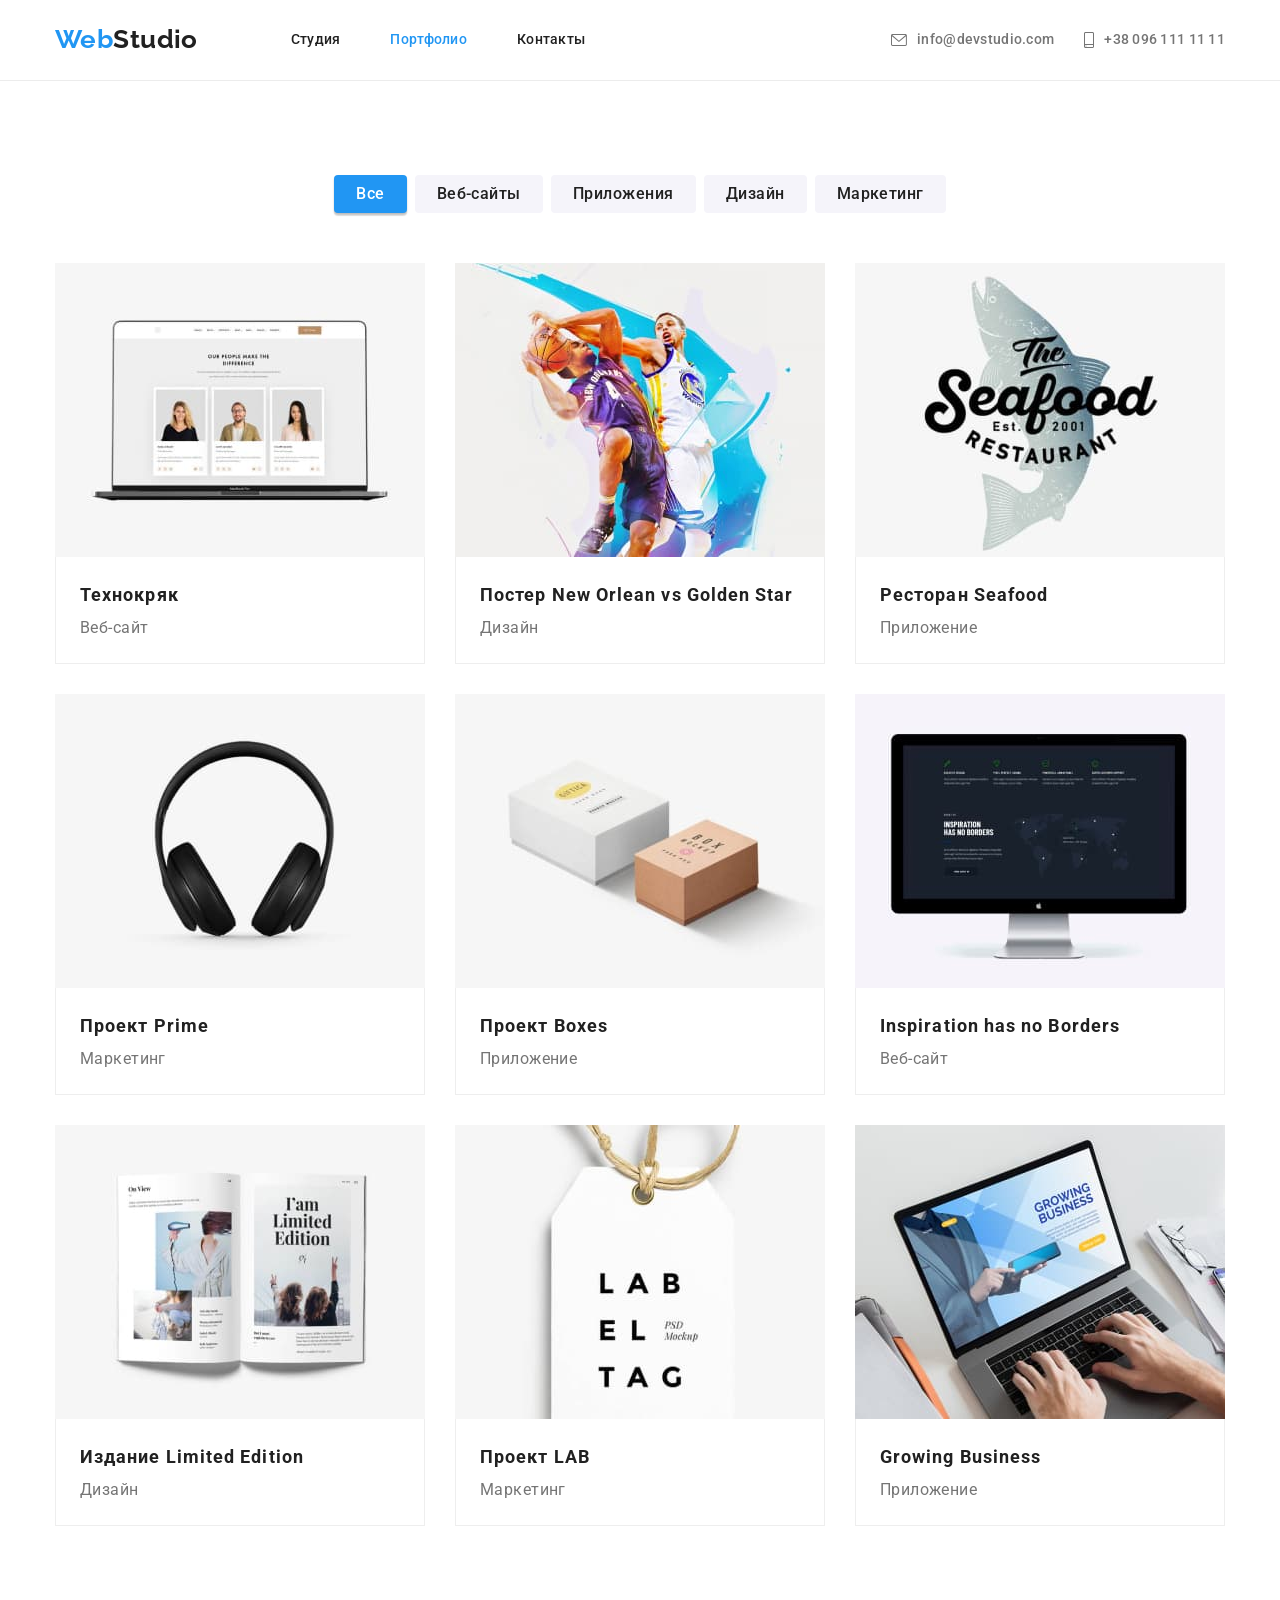
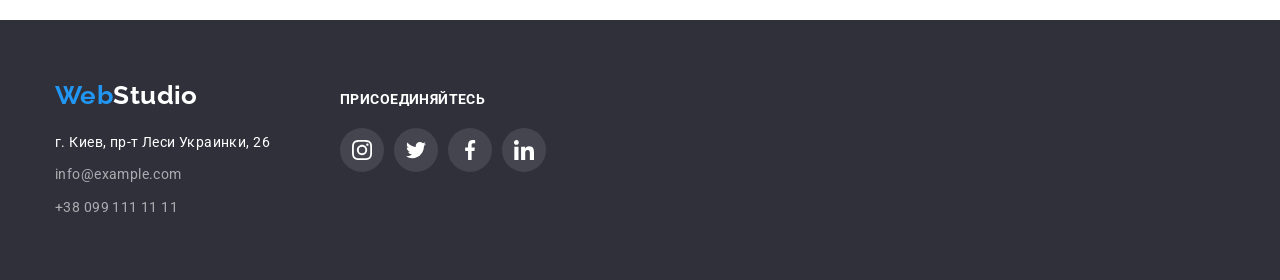
==== portfolio.html @ 0f377e13 "Добавляет файлы ДЗ4" ====
<!DOCTYPE html>
<html lang="ru">
  <head>
    <meta charset="UTF-8" />
    <meta http-equiv="X-UA-Compatible" content="IE=edge" />
    <meta name="viewport" content="width=device-width, initial-scale=1.0" />
    <title lang="en">WebStudio</title>
    <!-- Google Fonts -->
    <link rel="preconnect" href="https://fonts.googleapis.com" />
    <link rel="preconnect" href="https://fonts.gstatic.com" crossorigin />
    <link
      href="https://fonts.googleapis.com/css2?family=Raleway:wght@700&family=Roboto:wght@400;500;700;900&display=swap"
      rel="stylesheet"
    />
    <!-- modern-normalize -->
    <link
      rel="stylesheet"
      href="https://cdnjs.cloudflare.com/ajax/libs/modern-normalize/1.0.0/modern-normalize.min.css"
    />
    <!-- Мои стили -->
    <link rel="stylesheet" href="./css/styles.css" />
  </head>

  <body>
    <!-- Хэдер -->
    <header class="header">
      <div class="container">
        <nav class="nav page-nav">
          <a href="./index.html" lang="en" class="nav-logo link"
            ><span class="accent">Web</span>Studio</a
          >
          <ul class="list nav-list">
            <li class="nav-item">
              <a href="./index.html" class="nav-link link">Студия</a>
            </li>
            <li class="nav-item">
              <a href="./portfolio.html" class="nav-link current link">Портфолио</a>
            </li>
            <li class="nav-item"><a href="" class="nav-link link">Контакты</a></li>
          </ul>
        </nav>
        <ul class="list contact-list">
          <li class="contact-item">
            <a href="mailto:info@devstudio.com" class="contact-link link">
              <svg class="header-icon" width="16" height="12">
                <use href="./images/icons.svg#envelope"></use>
              </svg>
              info@devstudio.com
            </a>
          </li>
          <li class="contact-item">
            <a href="tel:+380961111111" class="contact-link link">
              <svg class="header-icon" width="10" height="16">
                <use href="./images/icons.svg#smartphone"></use>
              </svg>
              +38 096 111 11 11
            </a>
          </li>
        </ul>
      </div>
    </header>

    <main>
      <!-- Секция Портфолио -->
      <section class="section">
        <div class="container">
          <h1 class="visually-hidden">Портфолио</h1>

          <!-- Фильтры Портфолио -->
          <ul class="list filter-list">
            <li class="filter-item">
              <button type="button" class="filter-button filter-active">Все</button>
            </li>

            <li class="filter-item">
              <button type="button" class="filter-button">Веб-сайты</button>
            </li>

            <li class="filter-item">
              <button type="button" class="filter-button">Приложения</button>
            </li>

            <li class="filter-item"><button type="button" class="filter-button">Дизайн</button></li>
            <li class="filter-item">
              <button type="button" class="filter-button">Маркетинг</button>
            </li>
          </ul>

          <!-- Портфолио -->
          <ul class="list portfolio-list">
            <li class="portfolio-item">
              <a href="" class="portfolio-link link">
                <img
                  src="./images/portfolio-1.jpg"
                  alt="отображение веб-сайта на экране ноутбука"
                  width="370"
                />
                <div class="portfolio-card">
                  <h2 class="portfolio-subtitle">Технокряк</h2>
                  <p class="filter-name">Веб-сайт</p>
                </div>
              </a>
            </li>

            <li class="portfolio-item">
              <a href="" class="portfolio-link link">
                <img
                  src="./images/portfolio-2.jpg"
                  alt="два баскетболиста играют с мячом"
                  width="370"
                />
                <div class="portfolio-card">
                  <h2 class="portfolio-subtitle">
                    Постер <span lang="en">New Orlean vs Golden Star</span>
                  </h2>
                  <p class="filter-name">Дизайн</p>
                </div>
              </a>
            </li>

            <li class="portfolio-item">
              <a href="" class="portfolio-link link">
                <img
                  src="./images/portfolio-3.jpg"
                  alt="буквенный логотип ресторана на фоне рыбы"
                  width="370"
                />
                <div class="portfolio-card">
                  <h2 class="portfolio-subtitle">Ресторан <span lang="en">Seafood</span></h2>
                  <p class="filter-name">Приложение</p>
                </div>
              </a>
            </li>

            <li class="portfolio-item">
              <a href="" class="portfolio-link link">
                <img src="./images/portfolio-4.jpg" alt="наушники" width="370" />
                <div class="portfolio-card">
                  <h2 class="portfolio-subtitle">Проект <span lang="en">Prime</span></h2>
                  <p class="filter-name">Маркетинг</p>
                </div>
              </a>
            </li>

            <li class="portfolio-item">
              <a href="" class="link">
                <img
                  src="./images/portfolio-5.jpg"
                  alt="две коробки белая и крафтовая"
                  width="370"
                />
                <div class="portfolio-card">
                  <h2 class="portfolio-subtitle">Проект <span lang="en">Boxes</span></h2>
                  <p class="filter-name">Приложение</p>
                </div>
              </a>
            </li>

            <li class="portfolio-item">
              <a href="" class="portfolio-link link">
                <img
                  src="./images/portfolio-6.jpg"
                  alt="отображение сайта на мониторе компьютера"
                  width="370"
                />
                <div class="portfolio-card">
                  <h2 class="portfolio-subtitle" lang="en">Inspiration has no Borders</h2>
                  <p class="filter-name">Веб-сайт</p>
                </div>
              </a>
            </li>

            <li class="portfolio-item">
              <a href="" class="portfolio-link link">
                <img src="./images/portfolio-7.jpg" alt="открытый журнал" width="370" />
                <div class="portfolio-card">
                  <h2 class="portfolio-subtitle">Издание <span lang="en">Limited Edition</span></h2>
                  <p class="filter-name">Дизайн</p>
                </div>
              </a>
            </li>

            <li class="portfolio-item">
              <a href="" class="portfolio-link link">
                <img
                  src="./images/portfolio-8.jpg"
                  alt="белая бирка на веревке из шпагата"
                  width="370"
                />
                <div class="portfolio-card">
                  <h2 class="portfolio-subtitle">Проект <span lang="en">LAB</span></h2>
                  <p class="filter-name">Маркетинг</p>
                </div>
              </a>
            </li>

            <li class="portfolio-item">
              <a href="" class="portfolio-link link">
                <img
                  src="./images/portfolio-9.jpg"
                  alt="человек работает за ноутбуком"
                  width="370"
                />
                <div class="portfolio-card">
                  <h2 class="portfolio-subtitle" lang="en">Growing Business</h2>
                  <p class="filter-name">Приложение</p>
                </div>
              </a>
            </li>
          </ul>
        </div>
      </section>
    </main>

    <!-- Футер -->
    <footer class="footer">
      <div class="container footer-container">
        <div class="footer-left">
          <a class="footer-logo link" href="./index.html" lang="en">
            <span class="accent">Web</span>Studio</a
          >
          <address class="link">
            <ul class="list footer-list">
              <li class="footer-item">
                <a
                  class="footer-link link"
                  href="https://goo.gl/maps/JsHpxsJ47qESHzWFA"
                  target="_blank"
                  rel="noopener noreferrer"
                >
                  г. Киев, пр-т Леси Украинки, 26</a
                >
              </li>
              <li class="footer-item">
                <a class="footer-link alfa link" href="mailto:info@example.com">info@example.com</a>
              </li>
              <li class="footer-item">
                <a class="footer-link alfa link" href="tel:+380991111111">+38 099 111 11 11</a>
              </li>
            </ul>
          </address>
        </div>
        <section class="footer-center">
          <h2 class="join-title">присоединяйтесь</h2>
          <div class="footer-social-icons">
            <ul class="footer-icons-list list">
              <li class="footer-icon-item">
                <a href="" class="link footer-icon-link" target="_blank" rel="noopener noreferrer">
                  <svg class="footer-icon" width="20" height="20">
                    <use href="images/icons.svg#instagram"></use>
                  </svg>
                </a>
              </li>
              <li class="footer-icon-item">
                <a href="" class="link footer-icon-link" target="_blank" rel="noopener noreferrer">
                  <svg class="footer-icon" width="20" height="20">
                    <use href="images/icons.svg#twitter"></use>
                  </svg>
                </a>
              </li>
              <li class="footer-icon-item">
                <a href="" class="link footer-icon-link" target="_blank" rel="noopener noreferrer">
                  <svg class="footer-icon" width="20" height="20">
                    <use href="images/icons.svg#facebook"></use>
                  </svg>
                </a>
              </li>
              <li class="footer-icon-item">
                <a href="" class="link footer-icon-link" target="_blank" rel="noopener noreferrer">
                  <svg class="footer-icon" width="20" height="20">
                    <use href="images/icons.svg#linkedin"></use>
                  </svg>
                </a>
              </li>
            </ul>
          </div>
        </section>
      </div>
    </footer>
  </body>
</html>
---- css/styles.css ----
/*------ Палитра цветов текста и фона ------*/

:root {
  --primary-text-color: #757575;
  --title-text-color: #212121;
  --primary-white-color: #ffffff;
  --secondary-white-color: rgba(255, 255, 255, 0.6);
  --accent-color: #2196f3;
  --section-bg-color: #f5f4fa;
  --icons-bg-color: #f5f4fa;
  --footer-bg-color: #2f303a;
  --header-border-color: #ececec;
  --hero-bg-color: #c4c4c4;
  --hero-button-hover-color: #188ce8;
  --card-list-gap: 15px;
  --card-border: 1px solid #eeeeee;
  --clients-border: 1px solid #afb1b8;
  --social-icon-color: #afb1b8;
  --hero-button-shadow: 0px 4px 4px 0px rgba(0, 0, 0, 0.15);
  --team-item-shadow: 0px 1px 3px rgba(0, 0, 0, 0.12), 0px 1px 1px rgba(0, 0, 0, 0.14),
    0px 2px 1px rgba(0, 0, 0, 0.2);
  --filter-button-shadow: 0px 3px 1px rgba(0, 0, 0, 0.1), 0px 1px 2px rgba(0, 0, 0, 0.08),
    0px 2px 2px rgba(0, 0, 0, 0.12);
  --portfolio-item-shadow: 0px 1px 1px rgba(0, 0, 0, 0.12), 0px 4px 4px rgba(0, 0, 0, 0.06),
    1px 4px 6px rgba(0, 0, 0, 0.16);
}

/* ---------------- Style Reset ---------------- */

p,
h1,
h2,
h3,
h4,
h5,
h6 {
  margin: 0;
}

ul,
ol {
  margin: 0;
  padding: 0;
}

button {
  cursor: pointer;
}

img {
  display: block;
  max-width: 100%;
  height: auto;
}

.list {
  list-style: none;
}

.link {
  text-decoration: none;
  font-style: normal;
}

/* ------------------ Утилиты ------------------ */

body {
  background-color: var(--primary-white-color);
  color: var(--primary-text-color);
  font-family: 'Roboto', sans-serif;
  font-weight: 400;
  font-size: 14px;
  line-height: 1.71;
  letter-spacing: 0.03em;
}

.visually-hidden {
  position: absolute;
  white-space: nowrap;
  width: 1px;
  height: 1px;
  overflow: hidden;
  border: 0;
  padding: 0;
  clip: rect(0 0 0 0);
  clip-path: inset(50%);
  margin: -1px;
}

.container {
  width: 1200px;
  padding-left: 15px;
  padding-right: 15px;
  margin-left: auto;
  margin-right: auto;
}

.section {
  padding: 94px 0;
}

.section-title {
  color: var(--title-text-color);
  font-weight: 700;
  font-size: 36px;
  line-height: 1.17;
  text-align: center;
}

.accent {
  color: var(--accent-color);
}

.nav-link.current {
  color: var(--accent-color);
}

/* ------------------ Header ------------------ */

.header {
  border-bottom: 1px solid var(--header-border-color);
}

.header > .container,
.page-nav {
  display: flex;
  align-items: center;
}

.nav-list {
  display: flex;
}

.contact-list {
  display: flex;
  margin-left: auto;
}

.nav-item:not(:last-child) {
  margin-right: 50px;
}

.contact-item:not(:last-child) {
  margin-right: 30px;
}

.nav-logo {
  padding-top: 24px;
  padding-bottom: 25px;
  margin-right: 93px;
  color: var(--title-text-color);
  font-family: Raleway, sans-serif;
  font-weight: 700;
  font-size: 26px;
  line-height: 1.19;
}

.nav-link {
  display: block;
  padding-top: 32px;
  padding-bottom: 32px;
  color: var(--title-text-color);
  font-weight: 500;
  line-height: 1.14;
  letter-spacing: 0.02em;
}

.contact-link {
  display: flex;
  align-items: center;
  padding-top: 32px;
  padding-bottom: 32px;
  color: var(--primary-text-color);
  font-weight: 500;
  line-height: 1.14;
  letter-spacing: 0.02em;
}

.header-icon {
  fill: currentColor;
  margin-right: 10px;
}

.nav-link:hover,
.nav-link:focus,
.contact-link:hover,
.contact-link:focus {
  color: var(--accent-color);
}

/* ------------------ Секция Hero ------------------ */

.section.hero {
  text-align: center;
  padding: 200px 0;
}

.container-fluid {
  min-height: 600px;
  max-width: 1600px;
  margin: 0 auto;
  background: linear-gradient(rgba(47, 48, 58, 0.4), rgba(47, 48, 58, 0.4)),
    url('../images/hero.jpg'), var(--hero-bg-color);
  background-repeat: no-repeat;
  background-position: center;
  background-size: cover;
}

.hero-title {
  width: 630px;
  margin-left: auto;
  margin-right: auto;
  margin-bottom: 30px;
  color: var(--primary-white-color);
  font-weight: 900;
  font-size: 44px;
  line-height: 1.36;
  letter-spacing: 0.06em;
  text-transform: uppercase;
}

.hero-button {
  padding: 10px 32px;
  color: var(--primary-white-color);
  background-color: var(--accent-color);
  font-family: inherit;
  font-weight: 700;
  font-size: 16px;
  line-height: 1.87;
  letter-spacing: 0.06em;
  border: none;
  border-radius: 4px;
}

.hero-button:hover,
.hero-button:focus {
  background-color: var(--hero-button-hover-color);
  box-shadow: var(--hero-button-shadow);
}

/* ---------------- Секция Features ---------------- */

.features-list {
  display: flex;
  margin: -15px;
}

.features-item {
  margin: 15px;
  width: calc((100% - 120px) / 4);
}

.features-icons {
  display: flex;
  justify-content: center;
  align-items: center;
  width: 270px;
  height: 120px;
  background: var(--icons-bg-color);
  border-radius: 4px;
  margin-bottom: 30px;
}

/* ----------- Второй вариант ------- */

/* .features-list {
  display: flex;
} */

/* если больше 4х эл-тов в списке: */
/* .features-item:not(:nth-child(4n)) {
  margin-right: 30px;
} */

/* если только 4 эл-та в списке: */
/* .features-item:not(:last-child) {
  margin-right: 30px;
} */

.features-subtitle {
  margin-bottom: 10px;
  color: var(--title-text-color);
  font-weight: 700;
  font-size: 14px;
  line-height: 1.14;
  text-transform: uppercase;
}

/* ------------------ Секция Profile ------------------ */

.profile {
  padding-top: 0;
}

.profile-title {
  margin-bottom: 50px;
}

.profile-list {
  display: flex;
}

.profile-item:not(:last-child) {
  margin-right: 30px;
}

/* ------------------ Секция Team ------------------ */

.team {
  background-color: var(--section-bg-color);
}

.team-title {
  margin-bottom: 50px;
}

.team-list {
  display: flex;
  margin: calc(-1 * var(--card-list-gap));
}

.team-card {
  padding: calc(2 * var(--card-list-gap)) 0;
}

.team-item {
  margin: var(--card-list-gap);
  width: calc(100% - (8 * var(--card-list-gap) / 4));
  background-color: var(--primary-white-color);
  box-shadow: var(--team-item-shadow);
  border-radius: 0px 0px 4px 4px;
}

.team-subtitle {
  margin-bottom: 10px;
  color: var(--title-text-color);
  font-weight: 500;
  font-size: 16px;
  line-height: 1.19;
  text-align: center;
}

.team-text {
  font-size: 16px;
  line-height: 1.19;
  text-align: center;
  margin-bottom: 16px;
}

.team-icons-list {
  display: flex;
  justify-content: center;
}

.team-icon-item + .team-icon-item {
  margin-left: 10px;
}

.team-icon-link {
  display: flex;
  width: 44px;
  height: 44px;
  border-radius: 50%;
  align-items: center;
  justify-content: center;
  color: var(--social-icon-color);
}

.team-icon {
  fill: currentColor;
}

.team-icon-link:hover,
.team-icon-link:focus {
  background-color: var(--accent-color);
  color: var(--primary-white-color);
}

/* ------ Второй вариант --------------*/

/*.team-icon-link {
  display: flex;
  width: 44px;
  height: 44px;
  border-radius: 50%;
  align-items: center;
  justify-content: center;
}

.team-icon {
  fill: var(--social-icon-color);
}

.team-icon-link:hover,
.team-icon-link:focus {
  background-color: var(--accent-color);
}

.team-icon-link:hover .team-icon,
.team-icon-link:focus .team-icon {
  fill: var(--primary-white-color);
}
*/

/* ------------------ Секция Clients ------------------ */

.section.clients {
  background-color: var(--primary-white-color);
}

.clients-title {
  margin-bottom: 50px;
}

.clients-list {
  display: flex;
  margin: calc(-1 * var(--card-list-gap));
}

.clients-item {
  margin: var(--card-list-gap);
  width: calc(100% - (12 * var(--card-list-gap) / 6));
}

.clients-link {
  display: flex;
  justify-content: center;
  align-items: center;
  width: 170px;
  height: 92px;
  border: var(--clients-border);
  border-radius: 4px;
  color: var(--social-icon-color);
}

.icon-clients {
  fill: currentColor;
}

.clients-link:hover,
.clients-link:focus {
  border-color: var(--accent-color);
  color: var(--accent-color);
}

/* ------------------ Страница Portfolio ------------------ */

/* ------------------ Фильтра ------------------ */

.filter-list {
  display: flex;
  margin-bottom: 50px;
  justify-content: center;
}

.filter-item:not(:last-child) {
  margin-right: 8px;
}

.filter-button {
  padding: 6px 22px;
  background-color: var(--section-bg-color);
  color: var(--title-text-color);
  font-family: inherit;
  font-weight: 500;
  font-size: 16px;
  line-height: 1.62;
  letter-spacing: 0.03em;
  text-align: center;
  border: none;
  border-radius: 4px;
}

.filter-button:hover,
.filter-button:focus {
  box-shadow: var(--filter-button-shadow);
  color: var(--primary-white-color);
  background-color: var(--accent-color);
}

.filter-button.filter-active {
  box-shadow: var(--filter-button-shadow);
  color: var(--primary-white-color);
  background-color: var(--accent-color);
}

/* ------------------ Портфолио ------------------ */

.portfolio-list {
  display: flex;
  flex-wrap: wrap;
  margin: calc(-1 * var(--card-list-gap));
}

.portfolio-item {
  margin: var(--card-list-gap);
  flex-basis: calc(100% / 3 - 2 * var(--card-list-gap));
  flex-basis: calc((100% - 90px) / 3);
}

.portfolio-link {
  display: block;
}

.portfolio-link:hover,
.portfolio-link:focus {
  box-shadow: var(--portfolio-item-shadow);
}

.portfolio-subtitle {
  color: var(--title-text-color);
  font-weight: 700;
  font-size: 18px;
  line-height: 2;
  letter-spacing: 0.06em;
}

.portfolio-card {
  padding: 20px 24px;
  border: var(--card-border);
  border-top: 0;
}

.filter-name {
  color: var(--primary-text-color);
  font-size: 16px;
  line-height: 1.87;
}

/* ------------------ Footer ------------------ */

.footer {
  padding: 60px 0;
  background-color: var(--footer-bg-color);
}

.footer-container {
  display: flex;
  align-items: baseline;
}

.footer-left {
  margin-right: 70px;
}
.footer-center {
  display: block;
}

.footer-social-icons {
  display: flex;
}

.footer-logo {
  display: inline-block;
  padding-bottom: 20px;
  color: var(--primary-white-color);
  font-family: Raleway, sans-serif;
  font-weight: 700;
  font-size: 26px;
  line-height: 1.19;
}

.footer-item:not(:last-child) {
  margin-bottom: 9px;
}

.footer-link {
  color: var(--primary-white-color);
}

.footer-link:hover,
.footer-link:focus {
  color: var(--secondary-white-color);
}

.footer-link.alfa {
  color: var(--secondary-white-color);
}

.footer-link.alfa:hover,
.footer-link.alfa:focus {
  color: var(--primary-white-color);
}

.join-title {
  display: block;
  font-size: inherit;
  font-weight: 700;
  line-height: 1.14;
  text-transform: uppercase;
  color: var(--primary-white-color);
  margin-bottom: 20px;
}

.footer-icons-list {
  display: flex;
}

.footer-icon-link {
  display: flex;
  width: 44px;
  height: 44px;
  background: rgba(255, 255, 255, 0.1);
  border-radius: 50%;
  align-items: center;
  justify-content: center;
  color: var(--primary-white-color);
}

.footer-icon-item:not(:last-child) {
  margin-right: 10px;
}

.footer-icon {
  fill: currentColor;
}

.footer-icon-link:hover,
.footer-icon-link:focus {
  background-color: var(--accent-color);
}
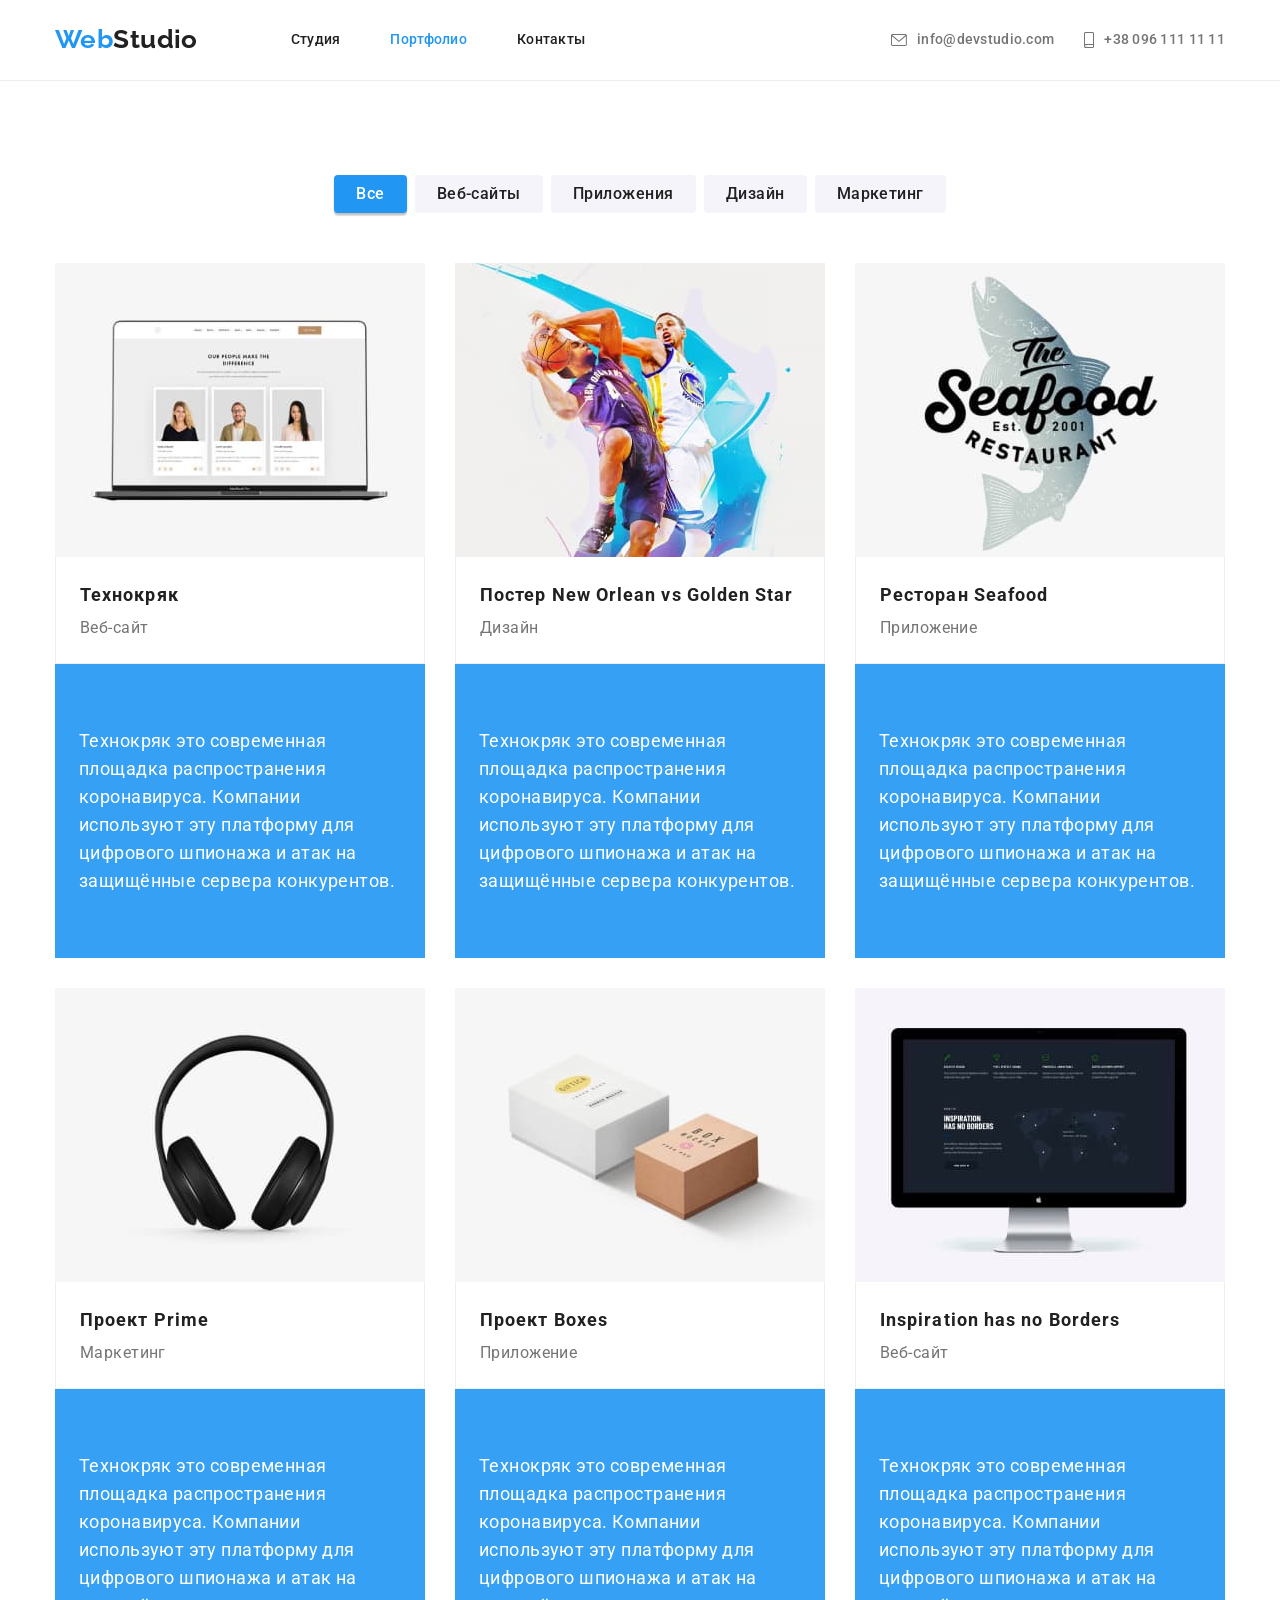
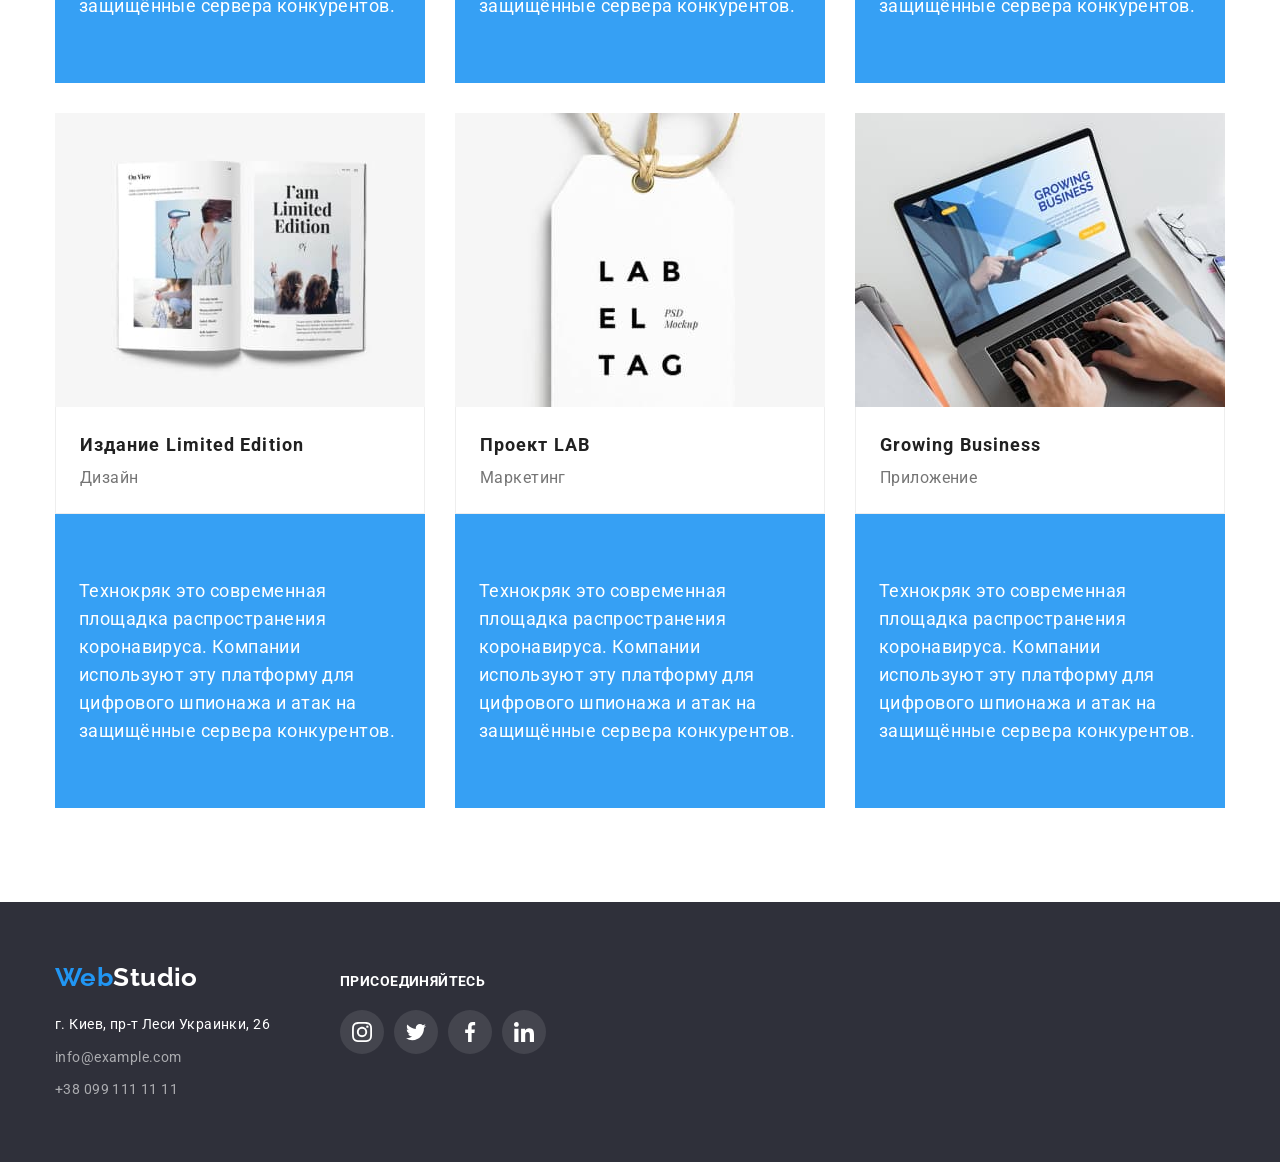
==== commit 3462eddb: "Добавляет разметку, переходы, позиционирование Осталось: подчёркивание ссылки текущей страницы, аним" ====
--- a/portfolio.html
+++ b/portfolio.html
@@ -99,6 +99,11 @@
                   <h2 class="portfolio-subtitle">Технокряк</h2>
                   <p class="filter-name">Веб-сайт</p>
                 </div>
+                <p class="portfolio-overlay">
+                  Технокряк это современная площадка распространения коронавируса. Компании
+                  используют эту платформу для цифрового шпионажа и атак на защищённые сервера
+                  конкурентов.
+                </p>
               </a>
             </li>
 
@@ -115,6 +120,11 @@
                   </h2>
                   <p class="filter-name">Дизайн</p>
                 </div>
+                <p class="portfolio-overlay">
+                  Технокряк это современная площадка распространения коронавируса. Компании
+                  используют эту платформу для цифрового шпионажа и атак на защищённые сервера
+                  конкурентов.
+                </p>
               </a>
             </li>
 
@@ -129,6 +139,11 @@
                   <h2 class="portfolio-subtitle">Ресторан <span lang="en">Seafood</span></h2>
                   <p class="filter-name">Приложение</p>
                 </div>
+                <p class="portfolio-overlay">
+                  Технокряк это современная площадка распространения коронавируса. Компании
+                  используют эту платформу для цифрового шпионажа и атак на защищённые сервера
+                  конкурентов.
+                </p>
               </a>
             </li>
 
@@ -139,6 +154,11 @@
                   <h2 class="portfolio-subtitle">Проект <span lang="en">Prime</span></h2>
                   <p class="filter-name">Маркетинг</p>
                 </div>
+                <p class="portfolio-overlay">
+                  Технокряк это современная площадка распространения коронавируса. Компании
+                  используют эту платформу для цифрового шпионажа и атак на защищённые сервера
+                  конкурентов.
+                </p>
               </a>
             </li>
 
@@ -153,6 +173,11 @@
                   <h2 class="portfolio-subtitle">Проект <span lang="en">Boxes</span></h2>
                   <p class="filter-name">Приложение</p>
                 </div>
+                <p class="portfolio-overlay">
+                  Технокряк это современная площадка распространения коронавируса. Компании
+                  используют эту платформу для цифрового шпионажа и атак на защищённые сервера
+                  конкурентов.
+                </p>
               </a>
             </li>
 
@@ -167,6 +192,11 @@
                   <h2 class="portfolio-subtitle" lang="en">Inspiration has no Borders</h2>
                   <p class="filter-name">Веб-сайт</p>
                 </div>
+                <p class="portfolio-overlay">
+                  Технокряк это современная площадка распространения коронавируса. Компании
+                  используют эту платформу для цифрового шпионажа и атак на защищённые сервера
+                  конкурентов.
+                </p>
               </a>
             </li>
 
@@ -177,6 +207,11 @@
                   <h2 class="portfolio-subtitle">Издание <span lang="en">Limited Edition</span></h2>
                   <p class="filter-name">Дизайн</p>
                 </div>
+                <p class="portfolio-overlay">
+                  Технокряк это современная площадка распространения коронавируса. Компании
+                  используют эту платформу для цифрового шпионажа и атак на защищённые сервера
+                  конкурентов.
+                </p>
               </a>
             </li>
 
@@ -191,6 +226,11 @@
                   <h2 class="portfolio-subtitle">Проект <span lang="en">LAB</span></h2>
                   <p class="filter-name">Маркетинг</p>
                 </div>
+                <p class="portfolio-overlay">
+                  Технокряк это современная площадка распространения коронавируса. Компании
+                  используют эту платформу для цифрового шпионажа и атак на защищённые сервера
+                  конкурентов.
+                </p>
               </a>
             </li>
 
@@ -205,6 +245,11 @@
                   <h2 class="portfolio-subtitle" lang="en">Growing Business</h2>
                   <p class="filter-name">Приложение</p>
                 </div>
+                <p class="portfolio-overlay">
+                  Технокряк это современная площадка распространения коронавируса. Компании
+                  используют эту платформу для цифрового шпионажа и атак на защищённые сервера
+                  конкурентов.
+                </p>
               </a>
             </li>
           </ul>
--- a/css/styles.css
+++ b/css/styles.css
@@ -163,6 +163,7 @@
   font-weight: 500;
   line-height: 1.14;
   letter-spacing: 0.02em;
+  transition: color 250ms cubic-bezier(0.4, 0, 0.2, 1);
 }
 
 .contact-link {
@@ -174,6 +175,7 @@
   font-weight: 500;
   line-height: 1.14;
   letter-spacing: 0.02em;
+  transition: color 250ms cubic-bezier(0.4, 0, 0.2, 1);
 }
 
 .header-icon {
@@ -230,6 +232,8 @@
   letter-spacing: 0.06em;
   border: none;
   border-radius: 4px;
+  transition: background-color 250ms cubic-bezier(0.4, 0, 0.2, 1),
+    box-shadow 250ms cubic-bezier(0.4, 0, 0.2, 1);
 }
 
 .hero-button:hover,
@@ -237,6 +241,45 @@
   background-color: var(--hero-button-hover-color);
   box-shadow: var(--hero-button-shadow);
 }
+
+/* ---------------- Модальное окно ------------------ */
+
+.backdrop {
+  position: fixed;
+  top: 0;
+  left: 0;
+  width: 100%;
+  height: 100%;
+  background-color: rgba(0, 0, 0, 0.2);
+  opacity: 1;
+  visibility: visible;
+  transition: opacity 250ms cubic-bezier(0.4, 0, 0.2, 1),
+    visibility 250ms cubic-bezier(0.4, 0, 0.2, 1);
+}
+
+.backdrop.is-hidden {
+  visibility: hidden;
+  opacity: 0;
+  pointer-events: none;
+}
+
+.modal {
+  position: absolute;
+  top: 50%;
+  left: 50%;
+  width: 528px;
+  height: 581px;
+  transform: translate(-50%, -50%);
+  /* Или можно так, но это не гибко:
+  margin-left: calc(-1 * (528px / 2));
+  margin-top: calc(-1 * (581px / 2)); */
+  background-color: var(--primary-white-color);
+  box-shadow: 0px 1px 3px rgba(0, 0, 0, 0.12), 0px 1px 1px rgba(0, 0, 0, 0.14),
+    0px 2px 1px rgba(0, 0, 0, 0.2);
+  border-radius: 4px;
+}
+
+/* «D5» Выполнена разметка и оформление кнопки закрытия модального окна в верхнем правом углу. */
 
 /* ---------------- Секция Features ---------------- */
 
@@ -304,6 +347,18 @@
   margin-right: 30px;
 }
 
+.profile-item-subtitle {
+  font-weight: 700;
+  line-height: 1.14;
+  text-transform: uppercase;
+  text-align: center;
+  color: var(--primary-white-color);
+  background-color: rgba(47, 48, 58, 0.8);
+  padding: 27px 82px;
+  position: relative;
+  transform: translateY(-100%);
+}
+
 /* ------------------ Секция Team ------------------ */
 
 .team {
@@ -364,6 +419,8 @@
   align-items: center;
   justify-content: center;
   color: var(--social-icon-color);
+  transition: background-color 250ms cubic-bezier(0.4, 0, 0.2, 1),
+    color 250ms cubic-bezier(0.4, 0, 0.2, 1);
 }
 
 .team-icon {
@@ -385,10 +442,12 @@
   border-radius: 50%;
   align-items: center;
   justify-content: center;
+  transition: background-color 250ms cubic-bezier(0.4, 0, 0.2, 1);
 }
 
 .team-icon {
   fill: var(--social-icon-color);
+  transition: fill 250ms cubic-bezier(0.4, 0, 0.2, 1);
 }
 
 .team-icon-link:hover,
@@ -431,6 +490,8 @@
   border: var(--clients-border);
   border-radius: 4px;
   color: var(--social-icon-color);
+  transition: border-color 250ms cubic-bezier(0.4, 0, 0.2, 1),
+    color 250ms cubic-bezier(0.4, 0, 0.2, 1);
 }
 
 .icon-clients {
@@ -469,6 +530,8 @@
   text-align: center;
   border: none;
   border-radius: 4px;
+  transition: box-shadow 250ms cubic-bezier(0.4, 0, 0.2, 1),
+    color 250ms cubic-bezier(0.4, 0, 0.2, 1), background-color 250ms cubic-bezier(0.4, 0, 0.2, 1);
 }
 
 .filter-button:hover,
@@ -500,6 +563,7 @@
 
 .portfolio-link {
   display: block;
+  transition: box-shadow 250ms cubic-bezier(0.4, 0, 0.2, 1);
 }
 
 .portfolio-link:hover,
@@ -527,6 +591,17 @@
   line-height: 1.87;
 }
 
+.portfolio-overlay {
+  display: block;
+  width: 370px;
+  height: 294px;
+  font-size: 18px;
+  line-height: 1.56;
+  color: var(--primary-white-color);
+  background-color: rgba(33, 150, 243, 0.9);
+  padding: 63px 24px;
+}
+
 /* ------------------ Footer ------------------ */
 
 .footer {
@@ -566,6 +641,7 @@
 
 .footer-link {
   color: var(--primary-white-color);
+  transition: color 250ms cubic-bezier(0.4, 0, 0.2, 1);
 }
 
 .footer-link:hover,
@@ -605,6 +681,7 @@
   align-items: center;
   justify-content: center;
   color: var(--primary-white-color);
+  transition: background-color 250ms cubic-bezier(0.4, 0, 0.2, 1);
 }
 
 .footer-icon-item:not(:last-child) {
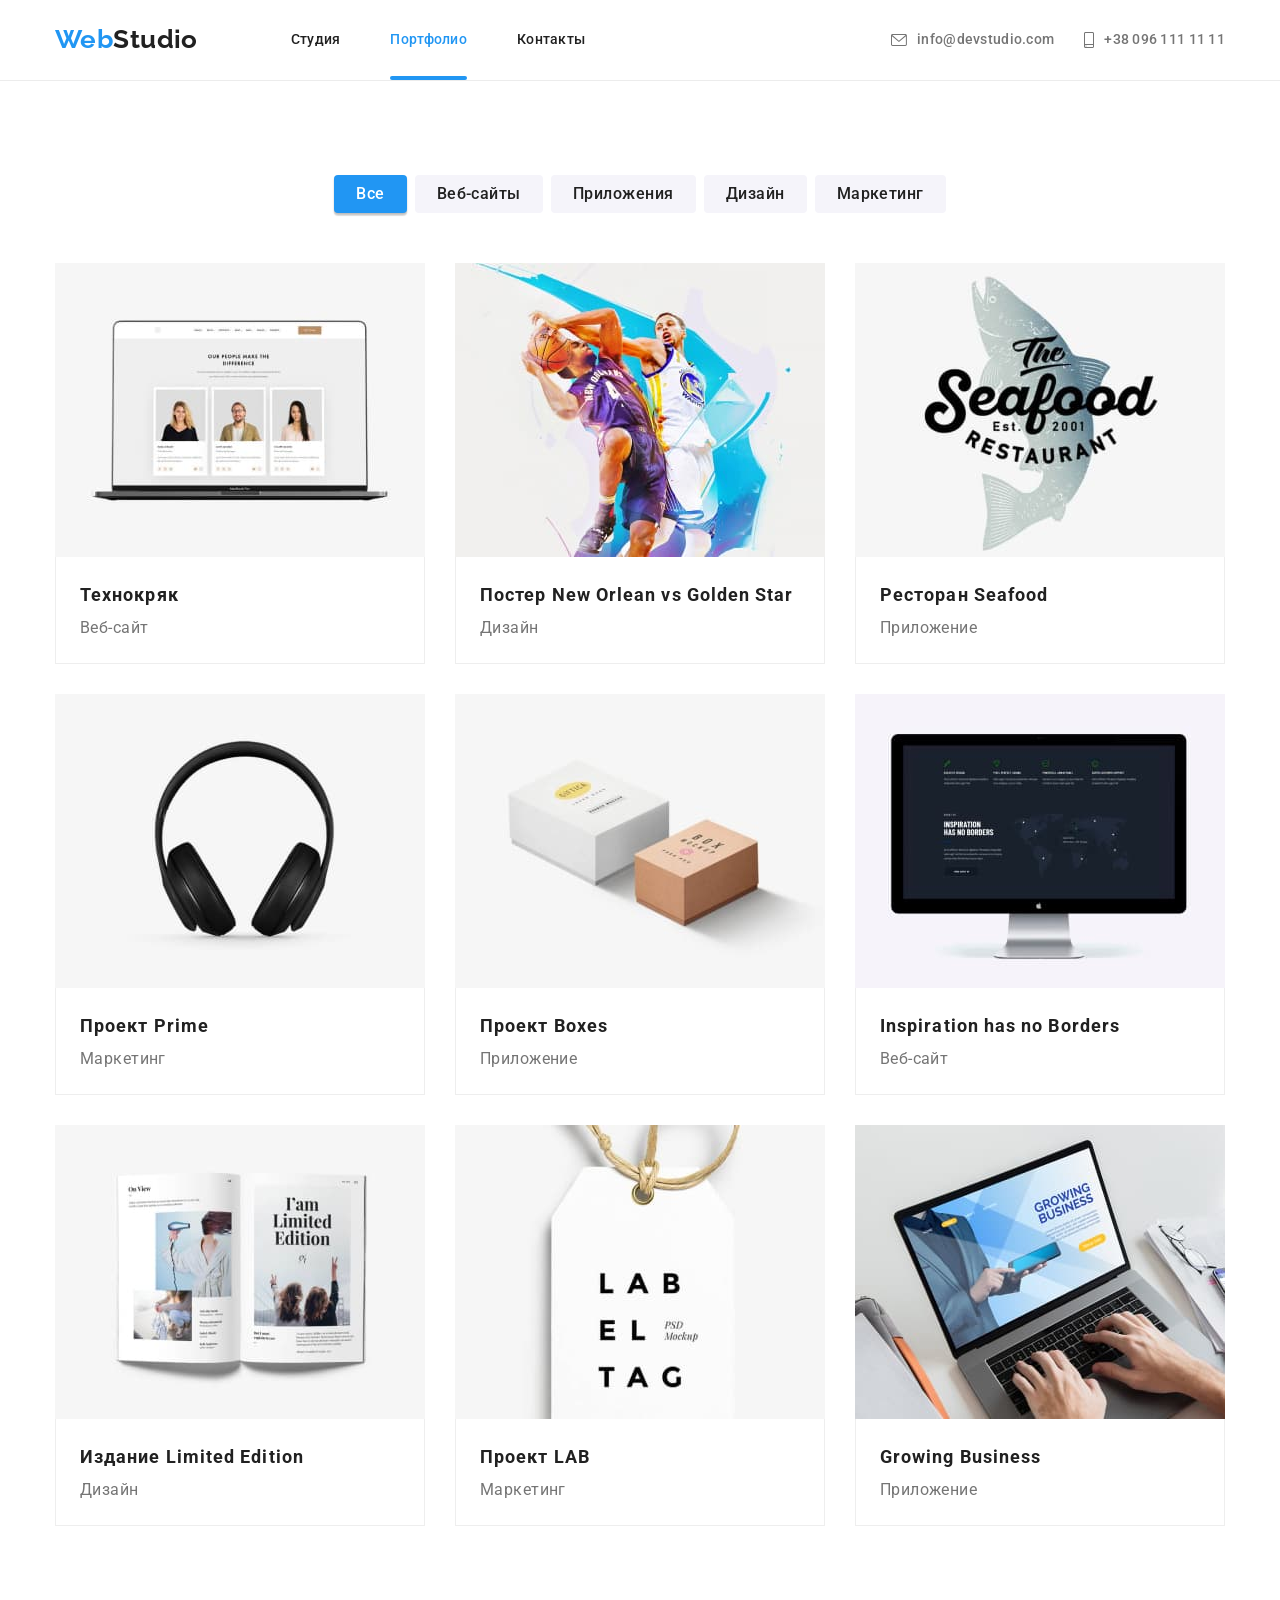
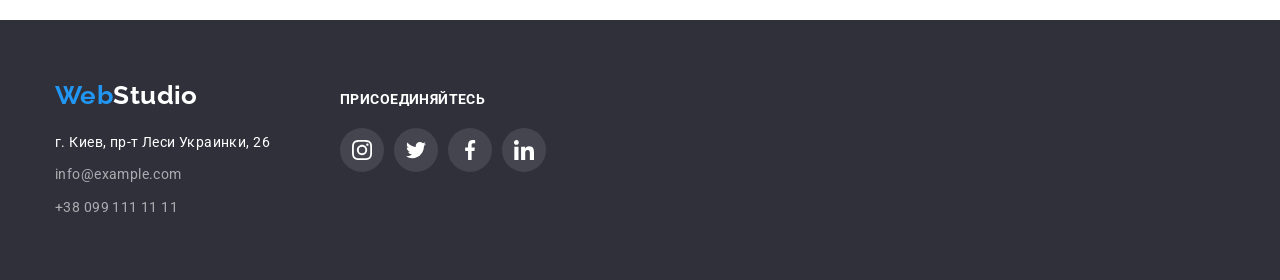
==== commit 0aa347d1: "Добавляет финальные переходы Подчёркивание ссылки текущей страницы, анимация синего оверлея портфоли" ====
--- a/portfolio.html
+++ b/portfolio.html
@@ -90,166 +90,185 @@
           <ul class="list portfolio-list">
             <li class="portfolio-item">
               <a href="" class="portfolio-link link">
-                <img
-                  src="./images/portfolio-1.jpg"
-                  alt="отображение веб-сайта на экране ноутбука"
-                  width="370"
-                />
+                <div class="portfolio-wrapper">
+                  <img
+                    src="./images/portfolio-1.jpg"
+                    alt="отображение веб-сайта на экране ноутбука"
+                    width="370"
+                  />
+                  <p class="portfolio-overlay">
+                    Технокряк это современная площадка распространения коронавируса. Компании
+                    используют эту платформу для цифрового шпионажа и атак на защищённые сервера
+                    конкурентов.
+                  </p>
+                </div>
+
                 <div class="portfolio-card">
                   <h2 class="portfolio-subtitle">Технокряк</h2>
                   <p class="filter-name">Веб-сайт</p>
                 </div>
-                <p class="portfolio-overlay">
-                  Технокряк это современная площадка распространения коронавируса. Компании
-                  используют эту платформу для цифрового шпионажа и атак на защищённые сервера
-                  конкурентов.
-                </p>
-              </a>
-            </li>
-
-            <li class="portfolio-item">
-              <a href="" class="portfolio-link link">
-                <img
-                  src="./images/portfolio-2.jpg"
-                  alt="два баскетболиста играют с мячом"
-                  width="370"
-                />
+              </a>
+            </li>
+
+            <li class="portfolio-item">
+              <a href="" class="portfolio-link link">
+                <div class="portfolio-wrapper">
+                  <img
+                    src="./images/portfolio-2.jpg"
+                    alt="два баскетболиста играют с мячом"
+                    width="370"
+                  />
+                  <p class="portfolio-overlay">
+                    Технокряк это современная площадка распространения коронавируса. Компании
+                    используют эту платформу для цифрового шпионажа и атак на защищённые сервера
+                    конкурентов.
+                  </p>
+                </div>
                 <div class="portfolio-card">
                   <h2 class="portfolio-subtitle">
                     Постер <span lang="en">New Orlean vs Golden Star</span>
                   </h2>
                   <p class="filter-name">Дизайн</p>
                 </div>
-                <p class="portfolio-overlay">
-                  Технокряк это современная площадка распространения коронавируса. Компании
-                  используют эту платформу для цифрового шпионажа и атак на защищённые сервера
-                  конкурентов.
-                </p>
-              </a>
-            </li>
-
-            <li class="portfolio-item">
-              <a href="" class="portfolio-link link">
-                <img
-                  src="./images/portfolio-3.jpg"
-                  alt="буквенный логотип ресторана на фоне рыбы"
-                  width="370"
-                />
+              </a>
+            </li>
+
+            <li class="portfolio-item">
+              <a href="" class="portfolio-link link">
+                <div class="portfolio-wrapper">
+                  <img
+                    src="./images/portfolio-3.jpg"
+                    alt="буквенный логотип ресторана на фоне рыбы"
+                    width="370"
+                  />
+                  <p class="portfolio-overlay">
+                    Технокряк это современная площадка распространения коронавируса. Компании
+                    используют эту платформу для цифрового шпионажа и атак на защищённые сервера
+                    конкурентов.
+                  </p>
+                </div>
                 <div class="portfolio-card">
                   <h2 class="portfolio-subtitle">Ресторан <span lang="en">Seafood</span></h2>
                   <p class="filter-name">Приложение</p>
                 </div>
-                <p class="portfolio-overlay">
-                  Технокряк это современная площадка распространения коронавируса. Компании
-                  используют эту платформу для цифрового шпионажа и атак на защищённые сервера
-                  конкурентов.
-                </p>
-              </a>
-            </li>
-
-            <li class="portfolio-item">
-              <a href="" class="portfolio-link link">
-                <img src="./images/portfolio-4.jpg" alt="наушники" width="370" />
+              </a>
+            </li>
+
+            <li class="portfolio-item">
+              <a href="" class="portfolio-link link">
+                <div class="portfolio-wrapper">
+                  <img src="./images/portfolio-4.jpg" alt="наушники" width="370" />
+                  <p class="portfolio-overlay">
+                    Технокряк это современная площадка распространения коронавируса. Компании
+                    используют эту платформу для цифрового шпионажа и атак на защищённые сервера
+                    конкурентов.
+                  </p>
+                </div>
                 <div class="portfolio-card">
                   <h2 class="portfolio-subtitle">Проект <span lang="en">Prime</span></h2>
                   <p class="filter-name">Маркетинг</p>
                 </div>
-                <p class="portfolio-overlay">
-                  Технокряк это современная площадка распространения коронавируса. Компании
-                  используют эту платформу для цифрового шпионажа и атак на защищённые сервера
-                  конкурентов.
-                </p>
-              </a>
-            </li>
-
-            <li class="portfolio-item">
-              <a href="" class="link">
-                <img
-                  src="./images/portfolio-5.jpg"
-                  alt="две коробки белая и крафтовая"
-                  width="370"
-                />
+              </a>
+            </li>
+
+            <li class="portfolio-item">
+              <a href="" class="portfolio-link link">
+                <div class="portfolio-wrapper">
+                  <img
+                    src="./images/portfolio-5.jpg"
+                    alt="две коробки белая и крафтовая"
+                    width="370"
+                  />
+                  <p class="portfolio-overlay">
+                    Технокряк это современная площадка распространения коронавируса. Компании
+                    используют эту платформу для цифрового шпионажа и атак на защищённые сервера
+                    конкурентов.
+                  </p>
+                </div>
                 <div class="portfolio-card">
                   <h2 class="portfolio-subtitle">Проект <span lang="en">Boxes</span></h2>
                   <p class="filter-name">Приложение</p>
                 </div>
-                <p class="portfolio-overlay">
-                  Технокряк это современная площадка распространения коронавируса. Компании
-                  используют эту платформу для цифрового шпионажа и атак на защищённые сервера
-                  конкурентов.
-                </p>
-              </a>
-            </li>
-
-            <li class="portfolio-item">
-              <a href="" class="portfolio-link link">
-                <img
-                  src="./images/portfolio-6.jpg"
-                  alt="отображение сайта на мониторе компьютера"
-                  width="370"
-                />
+              </a>
+            </li>
+
+            <li class="portfolio-item">
+              <a href="" class="portfolio-link link">
+                <div class="portfolio-wrapper">
+                  <img
+                    src="./images/portfolio-6.jpg"
+                    alt="отображение сайта на мониторе компьютера"
+                    width="370"
+                  />
+                  <p class="portfolio-overlay">
+                    Технокряк это современная площадка распространения коронавируса. Компании
+                    используют эту платформу для цифрового шпионажа и атак на защищённые сервера
+                    конкурентов.
+                  </p>
+                </div>
                 <div class="portfolio-card">
                   <h2 class="portfolio-subtitle" lang="en">Inspiration has no Borders</h2>
                   <p class="filter-name">Веб-сайт</p>
                 </div>
-                <p class="portfolio-overlay">
-                  Технокряк это современная площадка распространения коронавируса. Компании
-                  используют эту платформу для цифрового шпионажа и атак на защищённые сервера
-                  конкурентов.
-                </p>
-              </a>
-            </li>
-
-            <li class="portfolio-item">
-              <a href="" class="portfolio-link link">
-                <img src="./images/portfolio-7.jpg" alt="открытый журнал" width="370" />
+              </a>
+            </li>
+
+            <li class="portfolio-item">
+              <a href="" class="portfolio-link link">
+                <div class="portfolio-wrapper">
+                  <img src="./images/portfolio-7.jpg" alt="открытый журнал" width="370" />
+                  <p class="portfolio-overlay">
+                    Технокряк это современная площадка распространения коронавируса. Компании
+                    используют эту платформу для цифрового шпионажа и атак на защищённые сервера
+                    конкурентов.
+                  </p>
+                </div>
                 <div class="portfolio-card">
                   <h2 class="portfolio-subtitle">Издание <span lang="en">Limited Edition</span></h2>
                   <p class="filter-name">Дизайн</p>
                 </div>
-                <p class="portfolio-overlay">
-                  Технокряк это современная площадка распространения коронавируса. Компании
-                  используют эту платформу для цифрового шпионажа и атак на защищённые сервера
-                  конкурентов.
-                </p>
-              </a>
-            </li>
-
-            <li class="portfolio-item">
-              <a href="" class="portfolio-link link">
-                <img
-                  src="./images/portfolio-8.jpg"
-                  alt="белая бирка на веревке из шпагата"
-                  width="370"
-                />
+              </a>
+            </li>
+
+            <li class="portfolio-item">
+              <a href="" class="portfolio-link link">
+                <div class="portfolio-wrapper">
+                  <img
+                    src="./images/portfolio-8.jpg"
+                    alt="белая бирка на веревке из шпагата"
+                    width="370"
+                  />
+                  <p class="portfolio-overlay">
+                    Технокряк это современная площадка распространения коронавируса. Компании
+                    используют эту платформу для цифрового шпионажа и атак на защищённые сервера
+                    конкурентов.
+                  </p>
+                </div>
                 <div class="portfolio-card">
                   <h2 class="portfolio-subtitle">Проект <span lang="en">LAB</span></h2>
                   <p class="filter-name">Маркетинг</p>
                 </div>
-                <p class="portfolio-overlay">
-                  Технокряк это современная площадка распространения коронавируса. Компании
-                  используют эту платформу для цифрового шпионажа и атак на защищённые сервера
-                  конкурентов.
-                </p>
-              </a>
-            </li>
-
-            <li class="portfolio-item">
-              <a href="" class="portfolio-link link">
-                <img
-                  src="./images/portfolio-9.jpg"
-                  alt="человек работает за ноутбуком"
-                  width="370"
-                />
+              </a>
+            </li>
+
+            <li class="portfolio-item">
+              <a href="" class="portfolio-link link">
+                <div class="portfolio-wrapper">
+                  <img
+                    src="./images/portfolio-9.jpg"
+                    alt="человек работает за ноутбуком"
+                    width="370"
+                  />
+                  <p class="portfolio-overlay">
+                    Технокряк это современная площадка распространения коронавируса. Компании
+                    используют эту платформу для цифрового шпионажа и атак на защищённые сервера
+                    конкурентов.
+                  </p>
+                </div>
                 <div class="portfolio-card">
                   <h2 class="portfolio-subtitle" lang="en">Growing Business</h2>
                   <p class="filter-name">Приложение</p>
                 </div>
-                <p class="portfolio-overlay">
-                  Технокряк это современная площадка распространения коронавируса. Компании
-                  используют эту платформу для цифрового шпионажа и атак на защищённые сервера
-                  конкурентов.
-                </p>
               </a>
             </li>
           </ul>
@@ -285,7 +304,7 @@
             </ul>
           </address>
         </div>
-        <section class="footer-center">
+        <div class="footer-center">
           <h2 class="join-title">присоединяйтесь</h2>
           <div class="footer-social-icons">
             <ul class="footer-icons-list list">
@@ -319,7 +338,7 @@
               </li>
             </ul>
           </div>
-        </section>
+        </div>
       </div>
     </footer>
   </body>
--- a/css/styles.css
+++ b/css/styles.css
@@ -17,7 +17,7 @@
   --clients-border: 1px solid #afb1b8;
   --social-icon-color: #afb1b8;
   --hero-button-shadow: 0px 4px 4px 0px rgba(0, 0, 0, 0.15);
-  --team-item-shadow: 0px 1px 3px rgba(0, 0, 0, 0.12), 0px 1px 1px rgba(0, 0, 0, 0.14),
+  --team-item-n-modal-shadow: 0px 1px 3px rgba(0, 0, 0, 0.12), 0px 1px 1px rgba(0, 0, 0, 0.14),
     0px 2px 1px rgba(0, 0, 0, 0.2);
   --filter-button-shadow: 0px 3px 1px rgba(0, 0, 0, 0.1), 0px 1px 2px rgba(0, 0, 0, 0.08),
     0px 2px 2px rgba(0, 0, 0, 0.12);
@@ -115,6 +115,18 @@
   color: var(--accent-color);
 }
 
+.nav-link.current::after {
+  position: absolute;
+  content: '';
+  width: 100%;
+  height: 4px;
+  background: var(--accent-color);
+  border-radius: 2px;
+  opacity: 1;
+  bottom: 0;
+  left: 0;
+}
+
 /* ------------------ Header ------------------ */
 
 .header {
@@ -157,6 +169,7 @@
 
 .nav-link {
   display: block;
+  position: relative;
   padding-top: 32px;
   padding-bottom: 32px;
   color: var(--title-text-color);
@@ -267,19 +280,41 @@
   position: absolute;
   top: 50%;
   left: 50%;
-  width: 528px;
-  height: 581px;
   transform: translate(-50%, -50%);
   /* Или можно так, но это не гибко:
   margin-left: calc(-1 * (528px / 2));
   margin-top: calc(-1 * (581px / 2)); */
+
+  min-width: 528px;
+  min-height: 581px;
+
   background-color: var(--primary-white-color);
-  box-shadow: 0px 1px 3px rgba(0, 0, 0, 0.12), 0px 1px 1px rgba(0, 0, 0, 0.14),
-    0px 2px 1px rgba(0, 0, 0, 0.2);
+  box-shadow: var(--team-item-n-modal-shadow);
   border-radius: 4px;
 }
 
-/* «D5» Выполнена разметка и оформление кнопки закрытия модального окна в верхнем правом углу. */
+/* ------ Третий вариант позиционирования -------- */
+/* работает с relative-absolute связками с 1 ребенком
+.backdrop {
+  position: fixed; - не статик, у ребенка абсолют
+  display: flex;
+  justify-content: center;
+  align-items: center;
+}
+   */
+
+button.close {
+  position: absolute;
+  top: 8px;
+  right: 8px;
+  padding: 0;
+  min-width: 30px;
+  min-height: 30px;
+  color: #000000;
+  background-color: var(--primary-white-color);
+  border: 1px solid rgba(0, 0, 0, 0.1);
+  border-radius: 50%;
+}
 
 /* ---------------- Секция Features ---------------- */
 
@@ -591,8 +626,13 @@
   line-height: 1.87;
 }
 
+.portfolio-wrapper {
+  position: relative;
+  overflow: hidden;
+}
+
 .portfolio-overlay {
-  display: block;
+  position: absolute;
   width: 370px;
   height: 294px;
   font-size: 18px;
@@ -600,6 +640,12 @@
   color: var(--primary-white-color);
   background-color: rgba(33, 150, 243, 0.9);
   padding: 63px 24px;
+  transition: transform 250ms cubic-bezier(0.4, 0, 0.2, 1);
+}
+
+.portfolio-link:hover .portfolio-overlay,
+.portfolio-link:focus .portfolio-overlay {
+  transform: translateY(-100%);
 }
 
 /* ------------------ Footer ------------------ */
